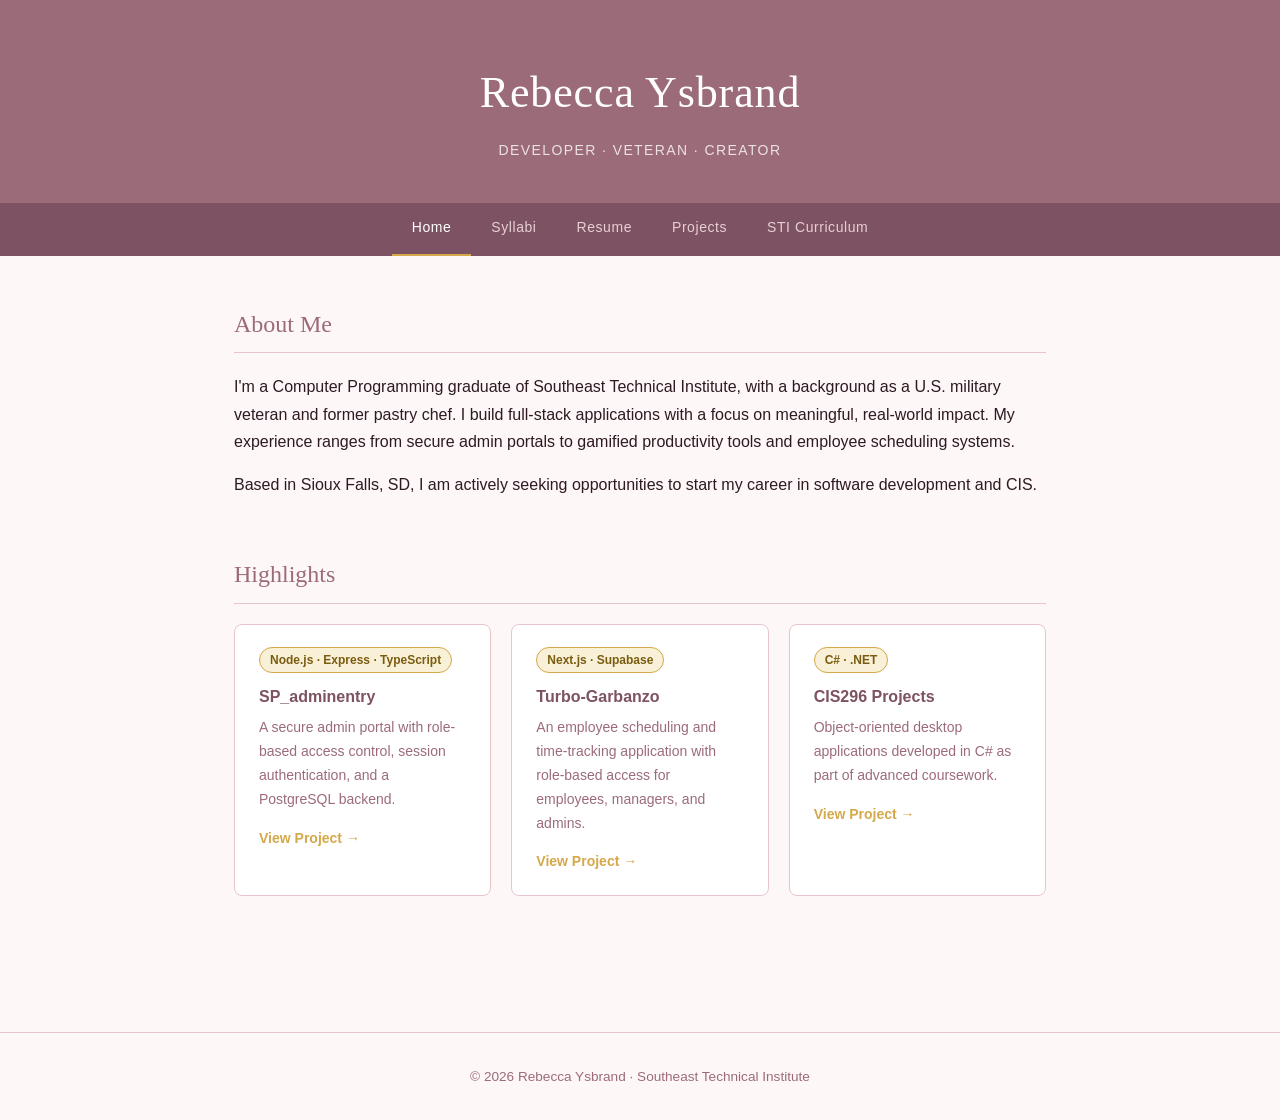
==== index.html @ 9c28b29b "adjusted sp highlight script" ====
<!DOCTYPE html>
<html lang="en">
<head>
  <meta charset="UTF-8" />
  <meta name="viewport" content="width=device-width, initial-scale=1.0" />
  <title>Rebecca Ysbrand | Portfolio</title>
  <link rel="stylesheet" href="styles.css" />
</head>
<body>

  <header>
    <h1>Rebecca Ysbrand</h1>
    <p class="tagline">Developer · Veteran · Creator</p>
  </header>

  <nav>
    <ul>
      <li><a href="index.html" class="active">Home</a></li>
      <li><a href="CIS_Syllabi.html">Syllabi</a></li>
      <li><a href="resume/RebeccaYsbrandResume.pdf" target="_blank">Resume</a></li>
      <li><a href="projects/index.html">Projects</a></li>
      <li><a href="http://catalog.southeasttech.edu/preview_program.php?catoid=17&poid=2004&hl=%22programming%22" target="_blank">STI Curriculum</a></li>
    </ul>
  </nav>

  <main>

    <section class="intro reveal">
      <h2>About Me</h2>
      <p>
        I'm a Computer Programming graduate of Southeast Technical Institute,
        with a background as a U.S. military veteran and former pastry chef. I build
        full-stack applications with a focus on meaningful, real-world impact. My experience ranges from
        secure admin portals to gamified productivity tools and employee scheduling systems.
      </p>
      <p>
        Based in Sioux Falls, SD, I am actively seeking opportunities to start my career in software development and CIS.
      </p>
    </section>

    <section class="highlights reveal">
      <h2>Highlights</h2>
      <div class="card-grid">
        <div class="card reveal">
          <div class="card-badge">Node.js · Express · TypeScript</div>
          <h3>SP_adminentry</h3>
          <p>A secure admin portal with role-based access control, session authentication, and a PostgreSQL backend.</p>     <a href="projects/index.html#moonmoss">View Project →</a>
        </div>
        <div class="card reveal">
          <div class="card-badge">Next.js · Supabase</div>
          <h3>Turbo-Garbanzo</h3>
          <p>An employee scheduling and time-tracking application with role-based access for employees, managers, and admins.</p>
          <a href="projects/index.html#turbo-garbanzo">View Project →</a>
        </div>
        <div class="card reveal">
          <div class="card-badge">C# · .NET</div>
          <h3>CIS296 Projects</h3>
          <p>Object-oriented desktop applications developed in C# as part of advanced coursework.</p>
          <a href="projects/cis296/index.html">View Project →</a>
        </div>
      </div>
    </section>

  </main>

  <footer>
    <p>&copy; 2026 Rebecca Ysbrand · Southeast Technical Institute</p>
  </footer>

  <script>
    const observer = new IntersectionObserver((entries) => {
      entries.forEach(entry => {
        if (entry.isIntersecting) {
          entry.target.classList.add('visible');
        }
      });
    }, { threshold: 0.1 });

    document.querySelectorAll('.reveal').forEach(el => observer.observe(el));
  </script>

</body>
</html>
---- styles.css ----
/* =====================
   CSS RESET & BASE
   ===================== */
*, *::before, *::after {
  box-sizing: border-box;
  margin: 0;
  padding: 0;
}

:root {
  --color-bg: #fdf7f8;
  --color-surface: #ffffff;
  --color-border: #e8c4cb;
  --color-text: #2e1a22;
  --color-muted: #9c6b7a;
  --color-primary: #9c6b7a;
  --color-primary-dark: #7d5262;
  --color-accent: #d4a84b;
  --color-accent-light: #f9f0d8;
  --color-accent-border: #d4a84b;
  --font-display: 'Georgia', serif;
  --font-body: 'Segoe UI', Tahoma, Geneva, Verdana, sans-serif;
  --max-width: 860px;
  --radius: 8px;
}

body {
  background-color: var(--color-bg);
  color: var(--color-text);
  font-family: var(--font-body);
  font-size: 16px;
  line-height: 1.7;
}

/* =====================
   SCROLL REVEAL
   ===================== */
.reveal {
  opacity: 0;
  transform: translateY(28px);
  transition: opacity 0.6s ease, transform 0.6s ease;
}

.reveal.visible {
  opacity: 1;
  transform: translateY(0);
}

/* stagger cards inside a grid */
.card-grid .card:nth-child(1) { transition-delay: 0.1s; }
.card-grid .card:nth-child(2) { transition-delay: 0.22s; }
.card-grid .card:nth-child(3) { transition-delay: 0.34s; }

/* =====================
   HEADER
   ===================== */
header {
  background-color: var(--color-primary);
  color: #ffffff;
  text-align: center;
  padding: 3.5rem 1.5rem 2.5rem;
}

header h1 {
  font-family: var(--font-display);
  font-size: 2.75rem;
  font-weight: normal;
  letter-spacing: 0.02em;
}

header .tagline {
  margin-top: 0.5rem;
  font-size: 0.875rem;
  opacity: 0.8;
  letter-spacing: 0.1em;
  text-transform: uppercase;
}

/* =====================
   NAV
   ===================== */
nav {
  background-color: var(--color-primary-dark);
  position: sticky;
  top: 0;
  z-index: 100;
}

nav ul {
  list-style: none;
  display: flex;
  justify-content: center;
  flex-wrap: wrap;
  max-width: var(--max-width);
  margin: 0 auto;
  padding: 0;
}

nav ul li a {
  display: block;
  color: #e8cfd5;
  text-decoration: none;
  padding: 0.85rem 1.25rem;
  font-size: 0.875rem;
  letter-spacing: 0.04em;
  border-bottom: 2px solid transparent;
  transition: color 0.2s, border-color 0.2s;
}

nav ul li a:hover,
nav ul li a.active {
  color: #ffffff;
  border-bottom-color: var(--color-accent);
}

/* =====================
   MAIN CONTENT
   ===================== */
main {
  max-width: var(--max-width);
  margin: 0 auto;
  padding: 3rem 1.5rem;
}

section {
  margin-bottom: 3.5rem;
}

section h2 {
  font-family: var(--font-display);
  font-size: 1.5rem;
  font-weight: normal;
  color: var(--color-primary);
  border-bottom: 1px solid var(--color-border);
  padding-bottom: 0.5rem;
  margin-bottom: 1.25rem;
}

section p {
  color: var(--color-text);
  margin-bottom: 1rem;
}

/* =====================
   CARD GRID
   ===================== */
.card-grid {
  display: grid;
  grid-template-columns: repeat(auto-fit, minmax(220px, 1fr));
  gap: 1.25rem;
  margin-top: 1rem;
}

.card {
  background-color: var(--color-surface);
  border: 0.5px solid var(--color-border);
  border-radius: var(--radius);
  padding: 1.25rem 1.5rem;
  transition: transform 0.2s ease, box-shadow 0.2s ease;
}

.card:hover {
  transform: translateY(-3px);
  box-shadow: 0 6px 20px rgba(156, 107, 122, 0.12);
}

.card-badge {
  display: inline-block;
  background-color: var(--color-accent-light);
  border: 0.5px solid var(--color-accent-border);
  border-radius: 20px;
  font-size: 0.75rem;
  font-weight: 600;
  color: #7a5c10;
  padding: 2px 10px;
  margin-bottom: 0.6rem;
}

.card h3 {
  font-size: 1rem;
  font-weight: 600;
  margin-bottom: 0.4rem;
  color: var(--color-primary-dark);
}

.card p {
  font-size: 0.875rem;
  color: var(--color-muted);
  margin-bottom: 0.75rem;
}

.card a {
  font-size: 0.875rem;
  color: var(--color-accent);
  text-decoration: none;
  font-weight: 600;
}

.card a:hover {
  text-decoration: underline;
}

/* =====================
   FOOTER
   ===================== */
footer {
  text-align: center;
  padding: 2rem 1.5rem;
  font-size: 0.85rem;
  color: var(--color-muted);
  border-top: 1px solid var(--color-border);
  margin-top: 2rem;
}
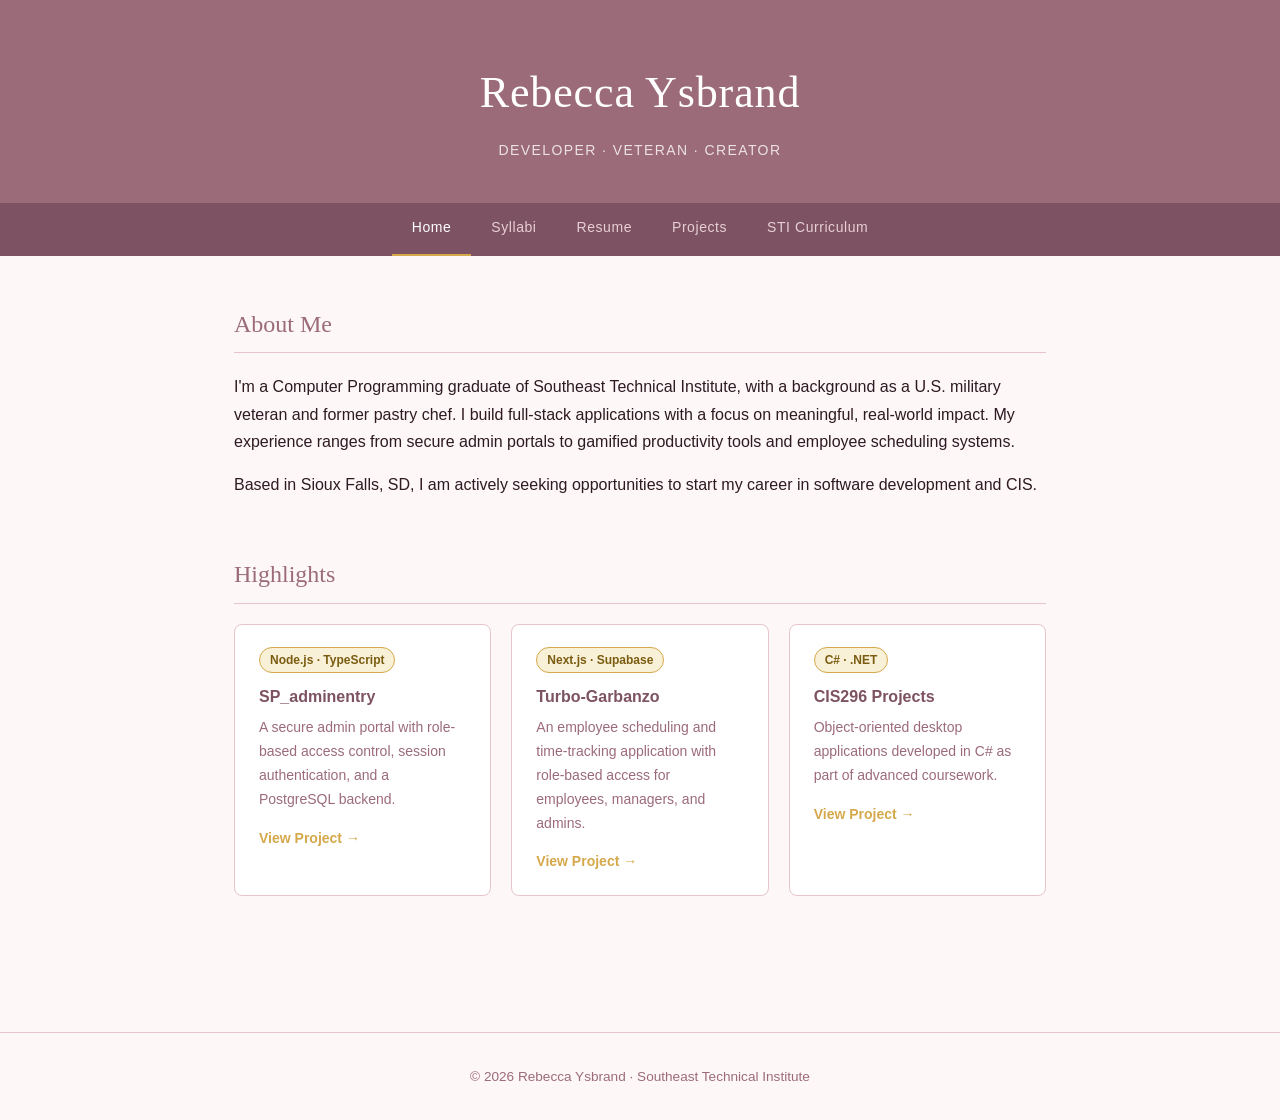
==== commit c486f2f5: "adjusted section format" ====
--- a/index.html
+++ b/index.html
@@ -42,7 +42,7 @@
       <h2>Highlights</h2>
       <div class="card-grid">
         <div class="card reveal">
-          <div class="card-badge">Node.js · Express · TypeScript</div>
+          <div class="card-badge">Node.js · TypeScript</div>
           <h3>SP_adminentry</h3>
           <p>A secure admin portal with role-based access control, session authentication, and a PostgreSQL backend.</p>     <a href="projects/index.html#moonmoss">View Project →</a>
         </div>
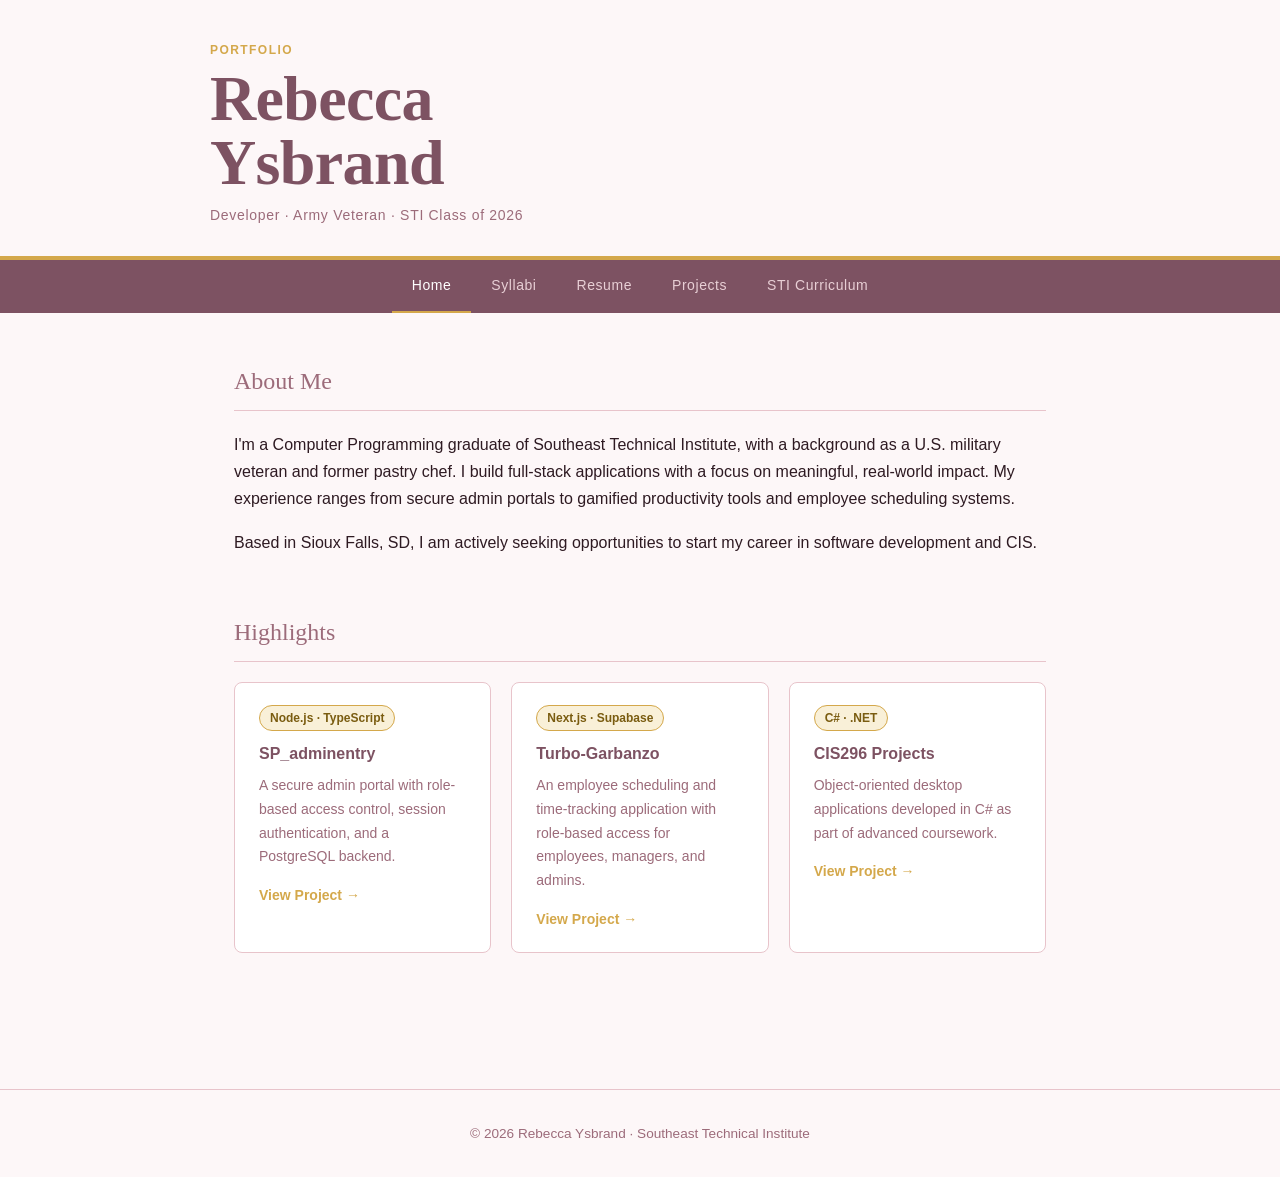
==== commit 878d5fed: "Changed index layout" ====
--- a/index.html
+++ b/index.html
@@ -9,8 +9,10 @@
 <body>
 
   <header>
-    <h1>Rebecca Ysbrand</h1>
-    <p class="tagline">Developer · Veteran · Creator</p>
+    <div class="header-inner">
+      <p class="eyebrow">Portfolio</p>
+      <h1>Rebecca<br/>Ysbrand</h1>
+      <p class="tagline">Developer · Army Veteran · STI Class of 2026</p>
   </header>
 
   <nav>
@@ -19,7 +21,7 @@
       <li><a href="CIS_Syllabi.html">Syllabi</a></li>
       <li><a href="resume/RebeccaYsbrandResume.pdf" target="_blank">Resume</a></li>
       <li><a href="projects/index.html">Projects</a></li>
-      <li><a href="http://catalog.southeasttech.edu/preview_program.php?catoid=17&poid=2004&hl=%22programming%22" target="_blank">STI Curriculum</a></li>
+      <li><a href="https://catalog.southeasttech.edu/preview_program.php?catoid=35&poid=4367&hl=%22software%22&returnto=search" target="_blank">STI Curriculum</a></li>
     </ul>
   </nav>
 
@@ -44,13 +46,14 @@
         <div class="card reveal">
           <div class="card-badge">Node.js · TypeScript</div>
           <h3>SP_adminentry</h3>
-          <p>A secure admin portal with role-based access control, session authentication, and a PostgreSQL backend.</p>     <a href="projects/index.html#moonmoss">View Project →</a>
+          <p>A secure admin portal with role-based access control, session authentication, and a PostgreSQL backend.</p>    
+        <a href="projects/secureProgramming/index.html">View Project →</a>
         </div>
         <div class="card reveal">
           <div class="card-badge">Next.js · Supabase</div>
           <h3>Turbo-Garbanzo</h3>
           <p>An employee scheduling and time-tracking application with role-based access for employees, managers, and admins.</p>
-          <a href="projects/index.html#turbo-garbanzo">View Project →</a>
+          <a href="projects/turbo-garbanzo/index.html">View Project →</a>
         </div>
         <div class="card reveal">
           <div class="card-badge">C# · .NET</div>
--- a/styles.css
+++ b/styles.css
@@ -1,6 +1,4 @@
-/* =====================
-   CSS RESET & BASE
-   ===================== */
+/*css reset + base */
 *, *::before, *::after {
   box-sizing: border-box;
   margin: 0;
@@ -32,9 +30,7 @@
   line-height: 1.7;
 }
 
-/* =====================
-   SCROLL REVEAL
-   ===================== */
+/* scroll reveal*/
 .reveal {
   opacity: 0;
   transform: translateY(28px);
@@ -46,39 +42,49 @@
   transform: translateY(0);
 }
 
-/* stagger cards inside a grid */
+/* cards in grid */
 .card-grid .card:nth-child(1) { transition-delay: 0.1s; }
 .card-grid .card:nth-child(2) { transition-delay: 0.22s; }
 .card-grid .card:nth-child(3) { transition-delay: 0.34s; }
 
-/* =====================
-   HEADER
-   ===================== */
+/* header */
 header {
-  background-color: var(--color-primary);
-  color: #ffffff;
-  text-align: center;
-  padding: 3.5rem 1.5rem 2.5rem;
+  background-color: var(--color-bg);
+  border-bottom: 4px solid var(--color-accent);
+  padding: 2.5rem 1.5rem 1.75rem;
+}
+
+.header-inner {
+  max-width: var(--max-width);
+  margin: 0 auto;
+}
+
+header .eyebrow {
+  font-size: 0.75rem;
+  text-transform: uppercase;
+  letter-spacing: 0.12em;
+  color: var(--color-accent);
+  font-weight: 700;
+  margin-bottom: 0.4rem;
 }
 
 header h1 {
   font-family: var(--font-display);
-  font-size: 2.75rem;
-  font-weight: normal;
-  letter-spacing: 0.02em;
+  font-size: 4rem;
+  font-weight: 900;
+  color: var(--color-primary-dark);
+  line-height: 1.0;
+  letter-spacing: -0.01em;
 }
 
 header .tagline {
-  margin-top: 0.5rem;
-  font-size: 0.875rem;
-  opacity: 0.8;
-  letter-spacing: 0.1em;
-  text-transform: uppercase;
-}
-
-/* =====================
-   NAV
-   ===================== */
+  margin-top: 0.6rem;
+  font-size: 0.875rem;
+  color: var(--color-muted);
+  letter-spacing: 0.05em;
+}
+
+/* nav */
 nav {
   background-color: var(--color-primary-dark);
   position: sticky;
@@ -113,9 +119,7 @@
   border-bottom-color: var(--color-accent);
 }
 
-/* =====================
-   MAIN CONTENT
-   ===================== */
+/* main content*/
 main {
   max-width: var(--max-width);
   margin: 0 auto;
@@ -141,9 +145,7 @@
   margin-bottom: 1rem;
 }
 
-/* =====================
-   CARD GRID
-   ===================== */
+/*card grid*/
 .card-grid {
   display: grid;
   grid-template-columns: repeat(auto-fit, minmax(220px, 1fr));
@@ -200,9 +202,7 @@
   text-decoration: underline;
 }
 
-/* =====================
-   FOOTER
-   ===================== */
+/*footer*/
 footer {
   text-align: center;
   padding: 2rem 1.5rem;
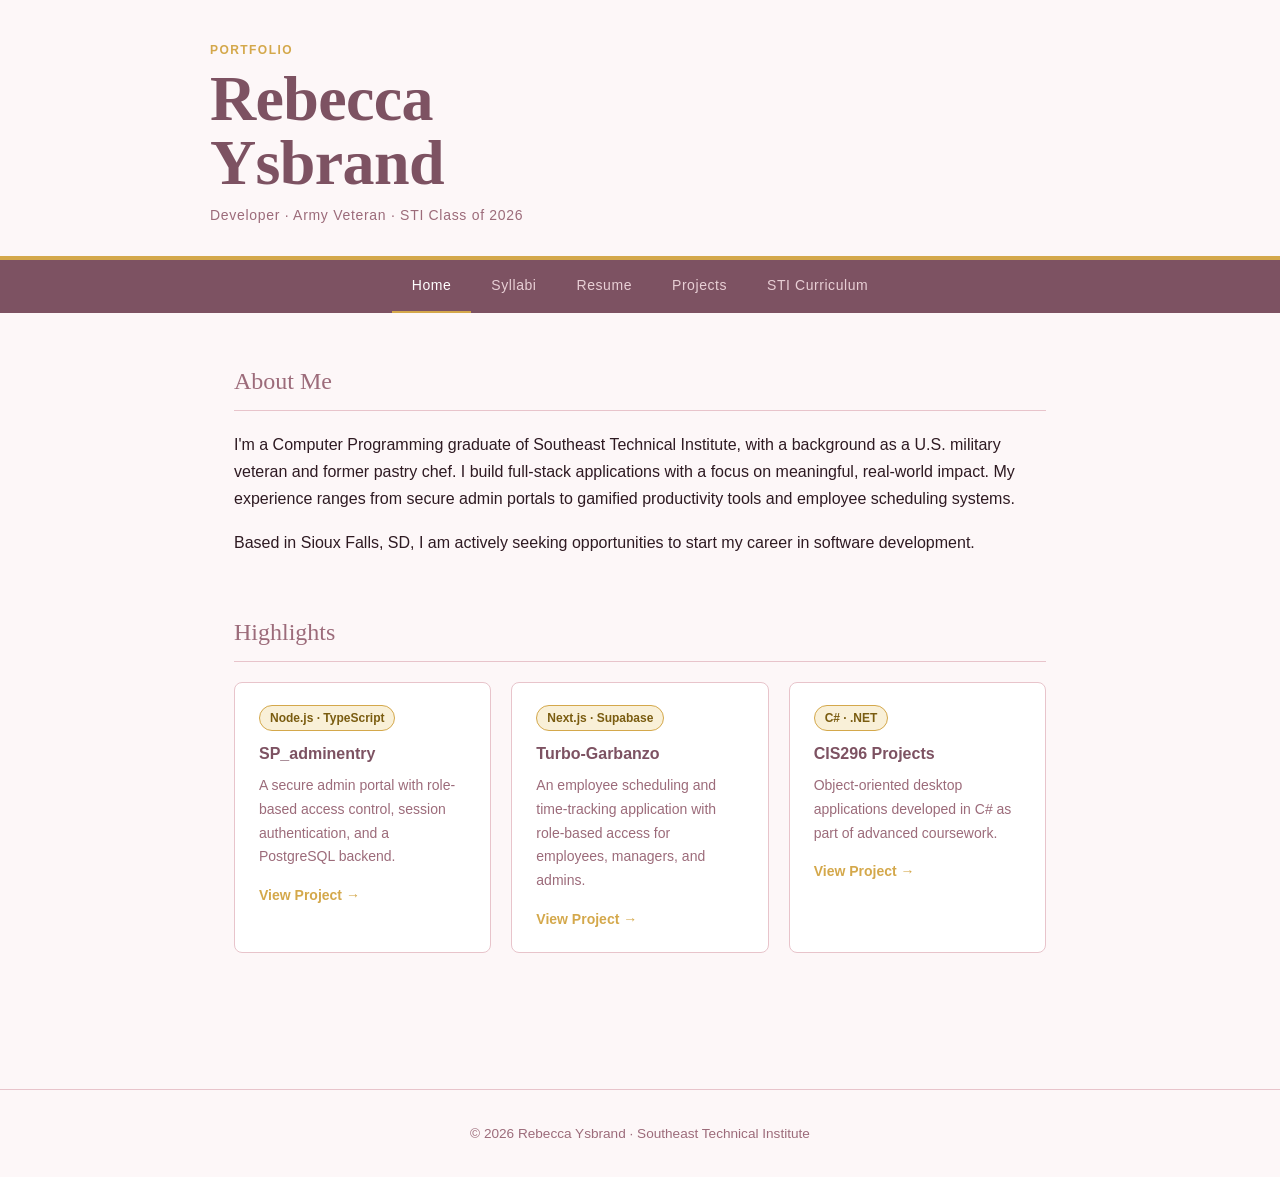
==== commit 3cf918dc: "added pdfs" ====
--- a/index.html
+++ b/index.html
@@ -36,7 +36,7 @@
         secure admin portals to gamified productivity tools and employee scheduling systems.
       </p>
       <p>
-        Based in Sioux Falls, SD, I am actively seeking opportunities to start my career in software development and CIS.
+        Based in Sioux Falls, SD, I am actively seeking opportunities to start my career in software development.
       </p>
     </section>
 
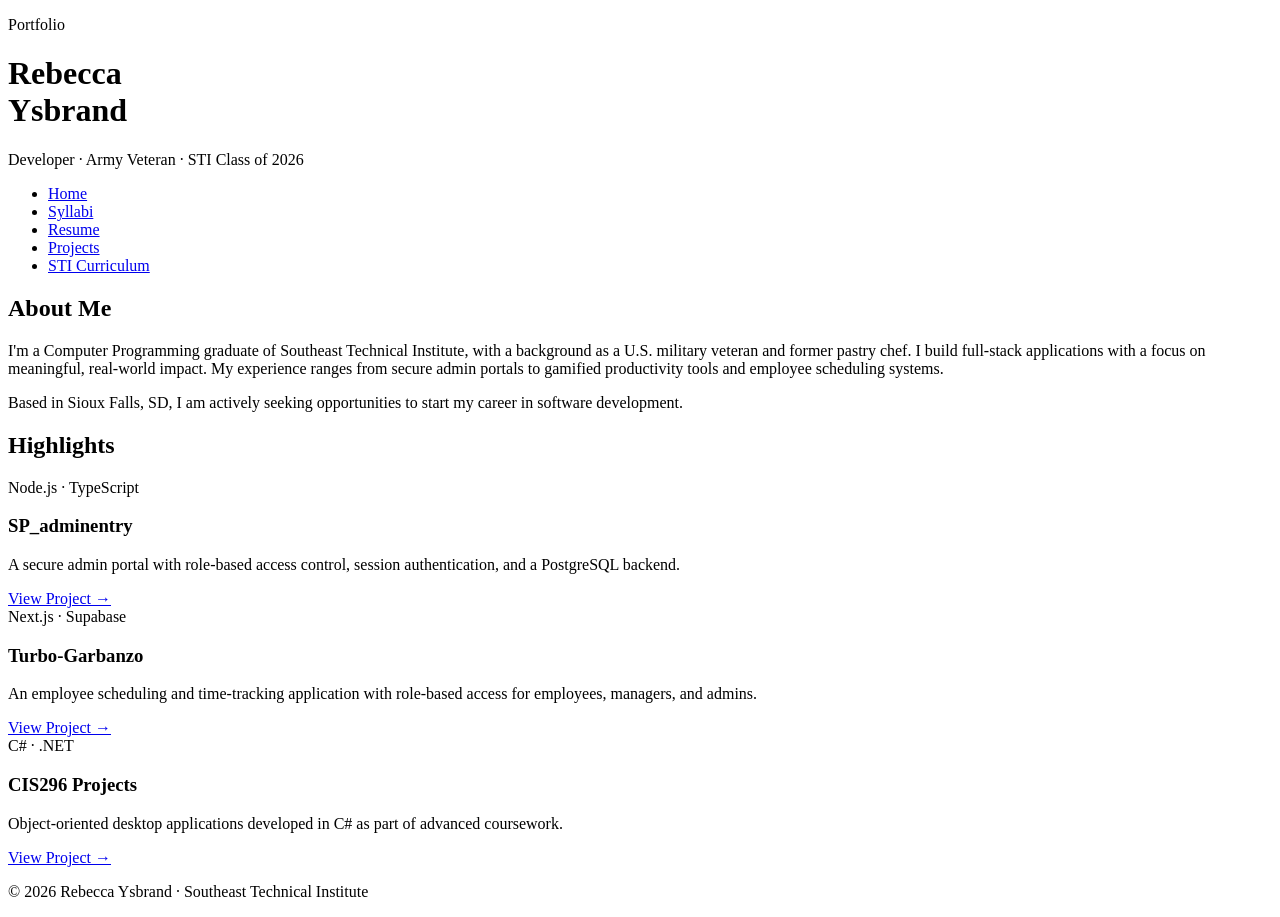
==== commit 9f71cddb: "closed div in header, renamed resume file" ====
--- a/index.html
+++ b/index.html
@@ -13,13 +13,14 @@
       <p class="eyebrow">Portfolio</p>
       <h1>Rebecca<br/>Ysbrand</h1>
       <p class="tagline">Developer · Army Veteran · STI Class of 2026</p>
+    </div>
   </header>
 
   <nav>
     <ul>
       <li><a href="index.html" class="active">Home</a></li>
       <li><a href="CIS_Syllabi.html">Syllabi</a></li>
-      <li><a href="resume/RebeccaYsbrandResume.pdf" target="_blank">Resume</a></li>
+      <li><a href="resume/RYsbrand202604Resume.pdf" target="_blank">Resume</a></li>
       <li><a href="projects/index.html">Projects</a></li>
       <li><a href="https://catalog.southeasttech.edu/preview_program.php?catoid=35&poid=4367&hl=%22software%22&returnto=search" target="_blank">STI Curriculum</a></li>
     </ul>
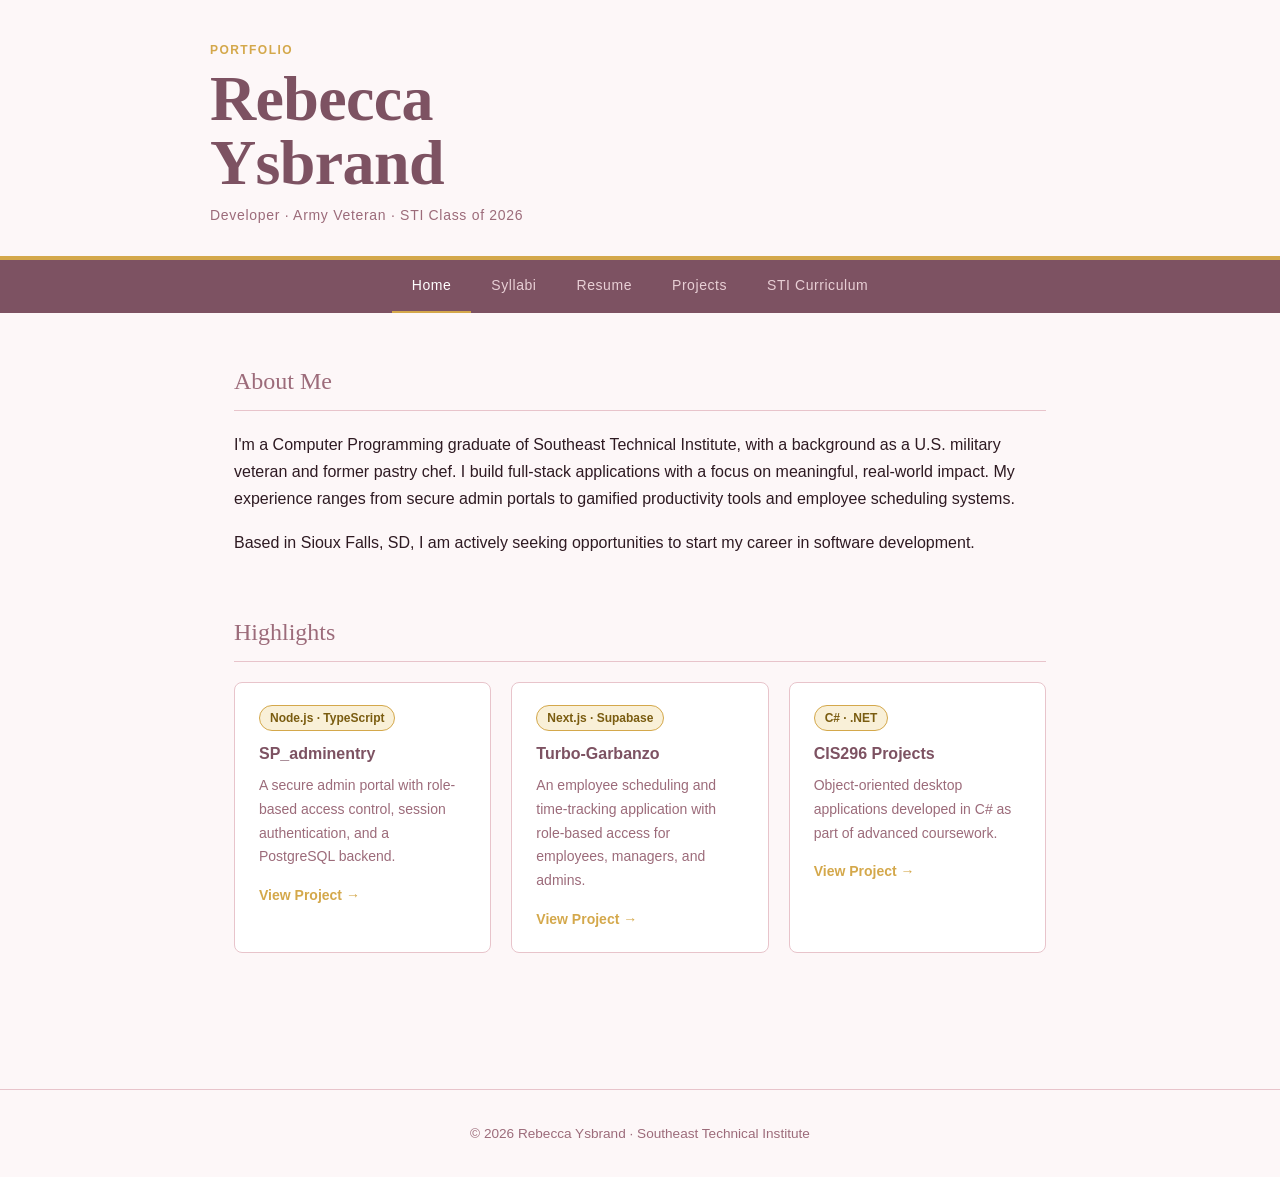
==== commit 56820e4f: "fixed sp_adminentry routing on index page" ====
--- a/index.html
+++ b/index.html
@@ -48,7 +48,7 @@
           <div class="card-badge">Node.js · TypeScript</div>
           <h3>SP_adminentry</h3>
           <p>A secure admin portal with role-based access control, session authentication, and a PostgreSQL backend.</p>    
-        <a href="projects/secureProgramming/index.html">View Project →</a>
+        <a href="projects/sp-adminentry/index.html">View Project →</a>
         </div>
         <div class="card reveal">
           <div class="card-badge">Next.js · Supabase</div>
--- a/styles.css
+++ b/styles.css
@@ -0,0 +1,358 @@
+/* =====================
+   CSS RESET & BASE
+   ===================== */
+*, *::before, *::after {
+  box-sizing: border-box;
+  margin: 0;
+  padding: 0;
+}
+
+:root {
+  --color-bg: #fdf7f8;
+  --color-surface: #ffffff;
+  --color-border: #e8c4cb;
+  --color-text: #2e1a22;
+  --color-muted: #9c6b7a;
+  --color-primary: #9c6b7a;
+  --color-primary-dark: #7d5262;
+  --color-accent: #d4a84b;
+  --color-accent-light: #f9f0d8;
+  --color-accent-border: #d4a84b;
+  --font-display: 'Georgia', serif;
+  --font-body: 'Segoe UI', Tahoma, Geneva, Verdana, sans-serif;
+  --max-width: 860px;
+  --radius: 8px;
+}
+
+body {
+  background-color: var(--color-bg);
+  color: var(--color-text);
+  font-family: var(--font-body);
+  font-size: 16px;
+  line-height: 1.7;
+}
+
+/* =====================
+   SCROLL REVEAL
+   ===================== */
+.reveal {
+  opacity: 0;
+  transform: translateY(28px);
+  transition: opacity 0.6s ease, transform 0.6s ease;
+}
+
+.reveal.visible {
+  opacity: 1;
+  transform: translateY(0);
+}
+
+/* stagger cards inside a grid */
+.card-grid .card:nth-child(1) { transition-delay: 0.1s; }
+.card-grid .card:nth-child(2) { transition-delay: 0.22s; }
+.card-grid .card:nth-child(3) { transition-delay: 0.34s; }
+
+/* =====================
+   HEADER
+   ===================== */
+header {
+  background-color: var(--color-bg);
+  border-bottom: 4px solid var(--color-accent);
+  padding: 2.5rem 1.5rem 1.75rem;
+}
+
+.header-inner {
+  max-width: var(--max-width);
+  margin: 0 auto;
+}
+
+header .eyebrow {
+  font-size: 0.75rem;
+  text-transform: uppercase;
+  letter-spacing: 0.12em;
+  color: var(--color-accent);
+  font-weight: 700;
+  margin-bottom: 0.4rem;
+}
+
+header h1 {
+  font-family: var(--font-display);
+  font-size: 4rem;
+  font-weight: 900;
+  color: var(--color-primary-dark);
+  line-height: 1.0;
+  letter-spacing: -0.01em;
+}
+
+header .tagline {
+  margin-top: 0.6rem;
+  font-size: 0.875rem;
+  color: var(--color-muted);
+  letter-spacing: 0.05em;
+}
+
+/* =====================
+   NAV
+   ===================== */
+nav {
+  background-color: var(--color-primary-dark);
+  position: sticky;
+  top: 0;
+  z-index: 100;
+}
+
+nav ul {
+  list-style: none;
+  display: flex;
+  justify-content: center;
+  flex-wrap: wrap;
+  max-width: var(--max-width);
+  margin: 0 auto;
+  padding: 0;
+}
+
+nav ul li a {
+  display: block;
+  color: #e8cfd5;
+  text-decoration: none;
+  padding: 0.85rem 1.25rem;
+  font-size: 0.875rem;
+  letter-spacing: 0.04em;
+  border-bottom: 2px solid transparent;
+  transition: color 0.2s, border-color 0.2s;
+}
+
+nav ul li a:hover,
+nav ul li a.active {
+  color: #ffffff;
+  border-bottom-color: var(--color-accent);
+}
+
+/* =====================
+   MAIN CONTENT
+   ===================== */
+main {
+  max-width: var(--max-width);
+  margin: 0 auto;
+  padding: 3rem 1.5rem;
+}
+
+section {
+  margin-bottom: 3.5rem;
+}
+
+section h2 {
+  font-family: var(--font-display);
+  font-size: 1.5rem;
+  font-weight: normal;
+  color: var(--color-primary);
+  border-bottom: 1px solid var(--color-border);
+  padding-bottom: 0.5rem;
+  margin-bottom: 1.25rem;
+}
+
+section p {
+  color: var(--color-text);
+  margin-bottom: 1rem;
+}
+
+/* =====================
+   CARD GRID
+   ===================== */
+.card-grid {
+  display: grid;
+  grid-template-columns: repeat(auto-fit, minmax(220px, 1fr));
+  gap: 1.25rem;
+  margin-top: 1rem;
+}
+
+.card {
+  background-color: var(--color-surface);
+  border: 0.5px solid var(--color-border);
+  border-radius: var(--radius);
+  padding: 1.25rem 1.5rem;
+  transition: transform 0.2s ease, box-shadow 0.2s ease;
+}
+
+.card:hover {
+  transform: translateY(-3px);
+  box-shadow: 0 6px 20px rgba(156, 107, 122, 0.12);
+}
+
+.card-badge {
+  display: inline-block;
+  background-color: var(--color-accent-light);
+  border: 0.5px solid var(--color-accent-border);
+  border-radius: 20px;
+  font-size: 0.75rem;
+  font-weight: 600;
+  color: #7a5c10;
+  padding: 2px 10px;
+  margin-bottom: 0.6rem;
+}
+
+.card h3 {
+  font-size: 1rem;
+  font-weight: 600;
+  margin-bottom: 0.4rem;
+  color: var(--color-primary-dark);
+}
+
+.card p {
+  font-size: 0.875rem;
+  color: var(--color-muted);
+  margin-bottom: 0.75rem;
+}
+
+.card a {
+  font-size: 0.875rem;
+  color: var(--color-accent);
+  text-decoration: none;
+  font-weight: 600;
+}
+
+.card a:hover {
+  text-decoration: underline;
+}
+
+/* =====================
+   PROJECT PAGES
+   ===================== */
+.project-header {
+  display: flex;
+  align-items: baseline;
+  gap: 1.5rem;
+  flex-wrap: wrap;
+  margin-bottom: 0.75rem;
+}
+
+.project-header h2 {
+  border-bottom: none;
+  padding-bottom: 0;
+  margin-bottom: 0;
+}
+
+.github-link {
+  font-size: 0.875rem;
+  color: var(--color-accent);
+  text-decoration: none;
+  font-weight: 600;
+}
+
+.github-link:hover {
+  text-decoration: underline;
+}
+
+.project-intro {
+  margin-top: 1rem;
+}
+
+.feature-list {
+  list-style: none;
+  padding: 0;
+  margin-top: 0.75rem;
+}
+
+.feature-list li {
+  padding: 0.6rem 0;
+  border-bottom: 1px solid var(--color-border);
+  font-size: 0.9rem;
+  line-height: 1.6;
+}
+
+.feature-list li:last-child {
+  border-bottom: none;
+}
+
+pre {
+  background: #2e1a22;
+  color: #f9f0d8;
+  border-radius: var(--radius);
+  padding: 1.25rem 1.5rem;
+  overflow-x: auto;
+  font-size: 0.85rem;
+  line-height: 1.6;
+  margin: 1rem 0;
+}
+
+code {
+  font-family: 'Courier New', Courier, monospace;
+}
+
+.screenshots h3 {
+  font-size: 1rem;
+  font-weight: 600;
+  color: var(--color-primary-dark);
+  margin: 1.25rem 0 0.5rem;
+}
+
+.screenshots img {
+  width: 100%;
+  border-radius: var(--radius);
+  border: 1px solid var(--color-border);
+  margin-bottom: 1rem;
+}
+
+/* =====================
+   SYLLABI TABLE
+   ===================== */
+.syllabi-table {
+  width: 100%;
+  border-collapse: collapse;
+  margin-top: 1.5rem;
+  font-size: 0.9rem;
+}
+
+.syllabi-table thead tr {
+  background-color: var(--color-primary);
+  color: #ffffff;
+}
+
+.syllabi-table th {
+  text-align: left;
+  padding: 0.75rem 1rem;
+  font-weight: 600;
+  letter-spacing: 0.03em;
+}
+
+.syllabi-table tbody tr {
+  border-bottom: 1px solid var(--color-border);
+  transition: background 0.15s;
+}
+
+.syllabi-table tbody tr:hover {
+  background-color: var(--color-accent-light);
+}
+
+.syllabi-table td {
+  padding: 0.75rem 1rem;
+  color: var(--color-text);
+}
+
+.syllabi-table td:first-child {
+  font-weight: 600;
+  color: var(--color-primary-dark);
+  white-space: nowrap;
+}
+
+.syllabi-table a {
+  color: var(--color-accent);
+  text-decoration: none;
+  font-weight: 600;
+  font-size: 0.85rem;
+}
+
+.syllabi-table a:hover {
+  text-decoration: underline;
+}
+
+/* =====================
+   FOOTER
+   ===================== */
+footer {
+  text-align: center;
+  padding: 2rem 1.5rem;
+  font-size: 0.85rem;
+  color: var(--color-muted);
+  border-top: 1px solid var(--color-border);
+  margin-top: 2rem;
+}
